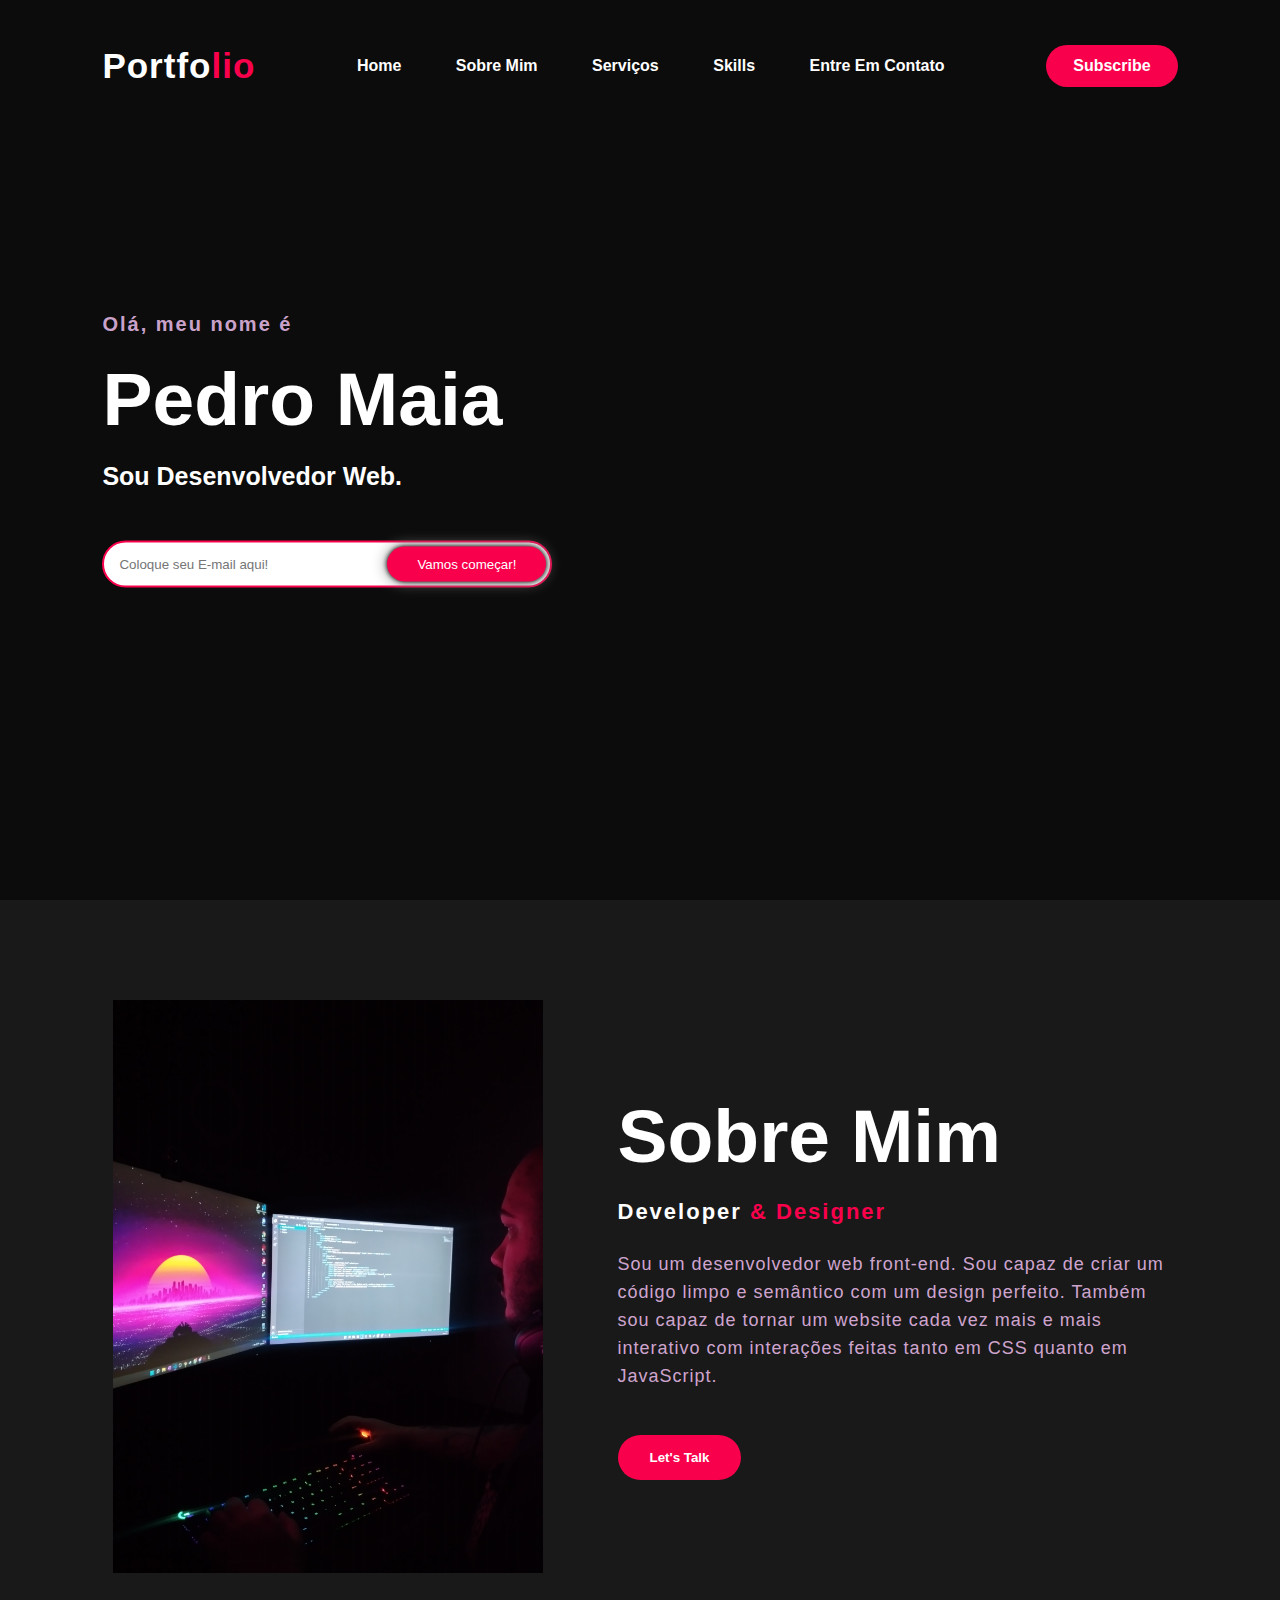
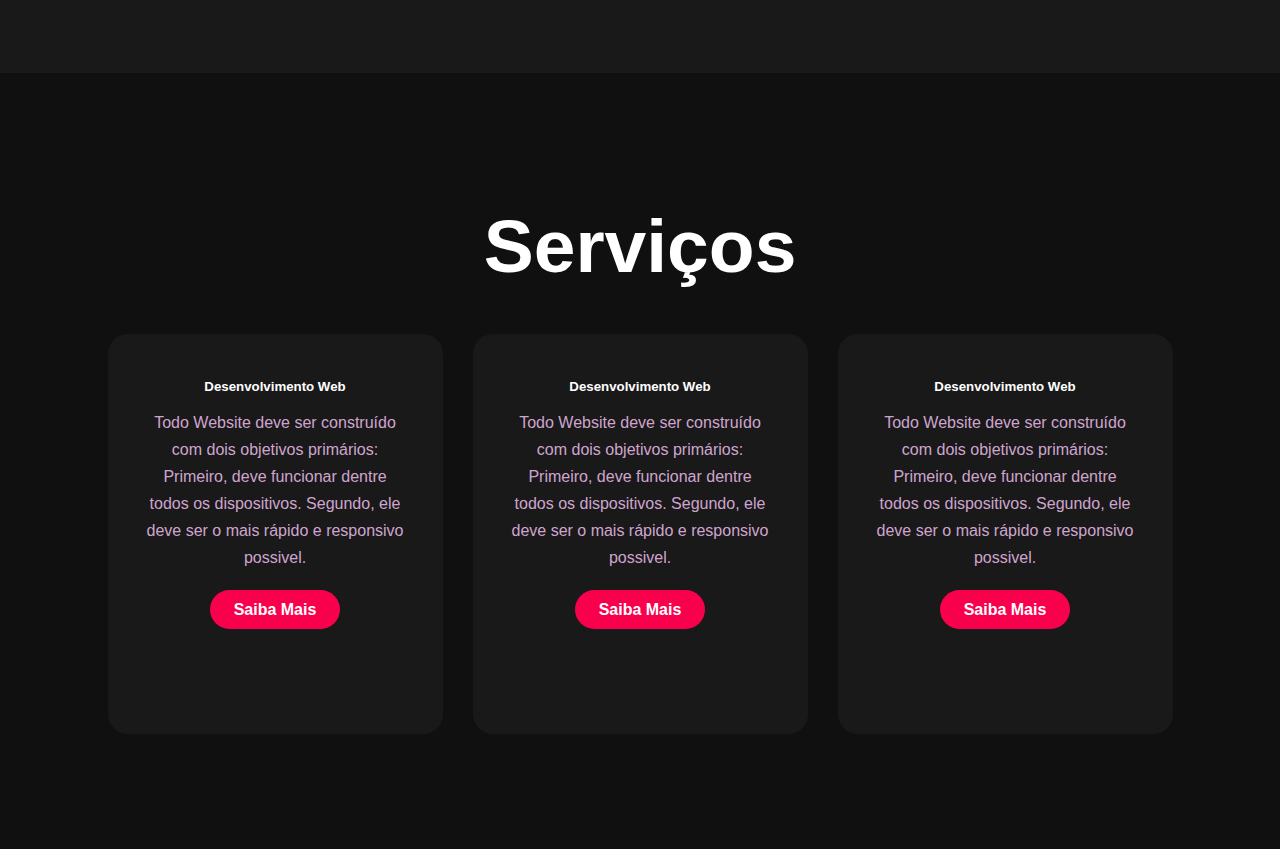
==== index.html @ b83e6ee1 "Conclusão da parte de serviços" ====
<!DOCTYPE html>
<html lang="en">
<head>
    <meta charset="UTF-8">
    <meta http-equiv="X-UA-Compatible" content="IE=edge">
    <meta name="viewport" content="width=device-width, initial-scale=1.0">
    <title>Portfolio Website</title>
    <link rel="stylesheet" href="https://cdnjs.cloudflare.com/ajax/libs/font-awesome/5.7.1/css/all.min.css" integrity="sha512-3M00D/rn8n+2ZVXBO9Hib0GKNpkm8MSUU/e2VNthDyBYxKWG+BftNYYcuEjXlyrSO637tidzMBXfE7sQm0INUg==" crossorigin="anonymous" referrerpolicy="no-referrer" />
    <link rel="preconnect" href="https://fonts.googleapis.com">
    <link rel="preconnect" href="https://fonts.gstatic.com" crossorigin>
    <link href="https://fonts.googleapis.com/css2?family=Kaushan+Script&display=swap" rel="stylesheet">
    <link rel="stylesheet" href="./css/style.css">
</head>
<body>
    <div class="hero">
        <header>
            <nav>
                <h2 class="logo">Portfo<span>lio</span></h2>
                <ul>
                    <li><a href="#">Home</a></li>
                    <li><a href="#">Sobre mim</a></li>
                    <li><a href="#">Serviços</a></li>
                    <li><a href="#">Skills</a></li>
                    <li><a href="#">Entre em contato</a></li>
                </ul>
                <a href="" class="btn">Subscribe</a>
            </nav>
            <div class="content">
                <h4>Olá, meu nome é</h4>
                <h1>Pedro Maia</h1>
                <h3>Sou Desenvolvedor Web.</h3>
                <div class="newslatter">
                    <form>
                        <input type="email" name="email" id="mail" placeholder="Coloque seu E-mail aqui!">
                        <input type="submit" name="submit" value="Vamos começar!">
                    </form>
                </div>
            </div>
        </header>
    </div>
    <main>
        <section class="about">
            <div class="main">
                <img src="./images/perfil-linkedin-full.jpg" ><!--Imagem Provisória!-->
                <div class="about-text">
                    <h2>Sobre Mim</h2>
                    <h5>Developer <span>& Designer</span></h5>
                    <p>Sou um desenvolvedor web front-end. Sou capaz de criar um código limpo e semântico com um design perfeito. Também sou capaz de tornar um website cada vez mais e mais interativo com interações feitas tanto em CSS quanto em JavaScript.</p>
                    <button type="button"> Let's Talk </button>
                </div>
            </div>
        </section>
        <div class="service">
            <div class="title">
                <h2>Serviços</h2>
            </div>
            <div class="box">
                <div class="card">
                    <i class="fas fa-bars"></i>
                    <h5>Desenvolvimento Web</h5>
                    <div class="pra">
                        <p>Todo Website deve ser construído com dois objetivos primários: Primeiro, deve funcionar dentre todos os dispositivos. Segundo, ele deve ser o mais rápido e responsivo possivel.</p>
                        <p style="text-align: center;">
                            <a href="#" class="button">Saiba Mais</a>
                        </p>
                    </div>
                </div>
                <div class="card">
                    <i class="fas fa-user"></i>
                    <h5>Desenvolvimento Web</h5>
                    <div class="pra">
                        <p>Todo Website deve ser construído com dois objetivos primários: Primeiro, deve funcionar dentre todos os dispositivos. Segundo, ele deve ser o mais rápido e responsivo possivel.</p>
                        <p style="text-align: center;">
                            <a href="#" class="button">Saiba Mais</a>
                        </p>
                    </div>
                </div>
                <div class="card">
                    <i class="fas fa-bell"></i>
                    <h5>Desenvolvimento Web</h5>
                    <div class="pra">
                        <p>Todo Website deve ser construído com dois objetivos primários: Primeiro, deve funcionar dentre todos os dispositivos. Segundo, ele deve ser o mais rápido e responsivo possivel.</p>
                        <p style="text-align: center;">
                            <a href="#" class="button">Saiba Mais</a>
                        </p>
                    </div>
                </div>
            </div>
        </div>
    </main>
</body>
</html>
---- css/style.css ----
@charset "UTF-8";

/*
Paleta de cores:
#f9004d
#FFF
#fcfc
#191919
*/

* {
    padding: 0;
    margin: 0;
    font-family: 'Josefin Sans', sans-serif;
    box-sizing: border-box;
}

.hero {
    height: 100vh;
    width: 100%;
    background-color: #0c0c0c; /*Futuramente entrará uma imagem de fundo!*/
}

nav {
    display: flex;
    align-items: center;
    justify-content: space-between;
    padding-top: 45px;
    padding-left: 8%;
    padding-right: 8%;
}

.logo {
    color: white;
    font-size: 35px;
    letter-spacing: 1px;
    cursor: pointer;
}

span {
    color: #f9004d;
}

nav ul li {
    list-style-type: none;
    display: inline-block;
    padding: 10px 25px;
}

nav ul li a {
    color: white;
    text-decoration: none;
    font-weight: bold;
    text-transform: capitalize;
}

nav ul li a:hover {
    color: #f9004d;
    transition: .4s;
}

.btn {
    background-color: #f9004d;
    color: white;
    text-decoration: none;
    border: 2px solid transparent;
    font-weight: bold;
    padding: 10px 25px;
    border-radius: 30px;
    transition: transform .4s;
}

.btn:hover {
    transform:scale(1.2)
}

.content {
    position: absolute;
    top: 50%;
    left: 8%;
    transform: translateY(-50%);
}

h4 {
    color: #fcfc; 
    letter-spacing: 2px;
    font-size: 20px;  
}

h1 {
    color: white;
    margin: 20px 0px 20px;
    font-size: 75px;
}

h3 {
    color: white;
    font-size: 25px;
    margin-bottom: 50px;
}

.newslatter form {
    width: 450px;
    max-width: 100%;
    position: relative;
}

.newslatter form input:first-child {
    display: inline-block;
    width: 100%;
    padding: 14px 130px 14px 15px;
    border: 2px solid #f9004d;
    outline: none;
    border-radius: 30px;
}

.newslatter form input:last-child {
    position: absolute;
    display: inline-block;
    outline: none;
    border: none;
    padding: 10px 30px;
    border-radius: 30px;
    background-color: #f9004d;
    color: white;
    box-shadow: 0px 0px 5px black, 0px 0px 15px #858585;
    top: 6px;
    right: 6px;
}

.about {
    width: 100%;
    padding: 100px 0px;
    background-color: #191919;
}

.about img {
    height: auto;
    width: 430px;
}

.about-text {
    width: 550px;
}

.main {
    width: 1130px;
    max-width: 95%;
    margin: 0 auto;
    display: flex;
    align-items: center;
    justify-content: space-around;
}

.about-text h2 {
   color: white;
   font-size: 75px;
   text-transform: capitalize;
   margin-bottom: 20px;
}

.about-text h5 {
    color: white;
    letter-spacing: 2px;
    font-size: 22px;
    margin-bottom: 25px;
    text-transform: capitalize;
} 

.about-text p {
    color: #fcfc;
    letter-spacing: 1px;
    line-height: 28px;
    font-size: 18px;
    margin-bottom: 45px;
}

button {
    background-color: #f9004d;
    color: white;
    text-decoration: none;
    border: 2px solid transparent;
    font-weight: bold;
    padding: 13px 30px;
    border-radius: 30px;
    transition: .4s;
}

button:hover {
    background-color: transparent;
    border: 2px solid #f9004d;
    cursor: pointer;
}

.service {
    background: #101010;
    width: 100%;
    padding: 100px 0px;
}

.title h2 {
    color: white;
    font-size: 75px;
    width: 1130px;
    margin: 30px auto;
    text-align: center;
}

.box {
    display: flex;
    justify-content: center;
    align-items: center;
    min-height: 400px;
}

.card {
    height: 400px;
    width: 335px;
    padding: 20px 35px;
    background: #191919;
    border-radius: 20px;
    margin: 15px;
    position: relative;
    overflow: hidden;
    text-align: center;
}

.card i {
    font-size: 50px;
    display: block;
    text-align: center;
    margin: 25px 0px;
    color: #f9004d;
}

h5 {
    color: white;
    font: 23px;
    margin-bottom: 15px;
}

.pra p {
    color: #fcfc;
    font-size: 16px;
    line-height: 27px;
    margin-bottom: 25px;
}

.card .button {
    background-color: #f9004d;
    color: white;
    text-decoration: none;
    border: 2px solid transparent;
    font-weight: bold;
    padding: 9px 22px;
    border-radius: 30px;
    transition: .4s;
}

.card .button:hover {
    background-color: transparent;
    border: 2px solid #f9004d;
    cursor: pointer;
}
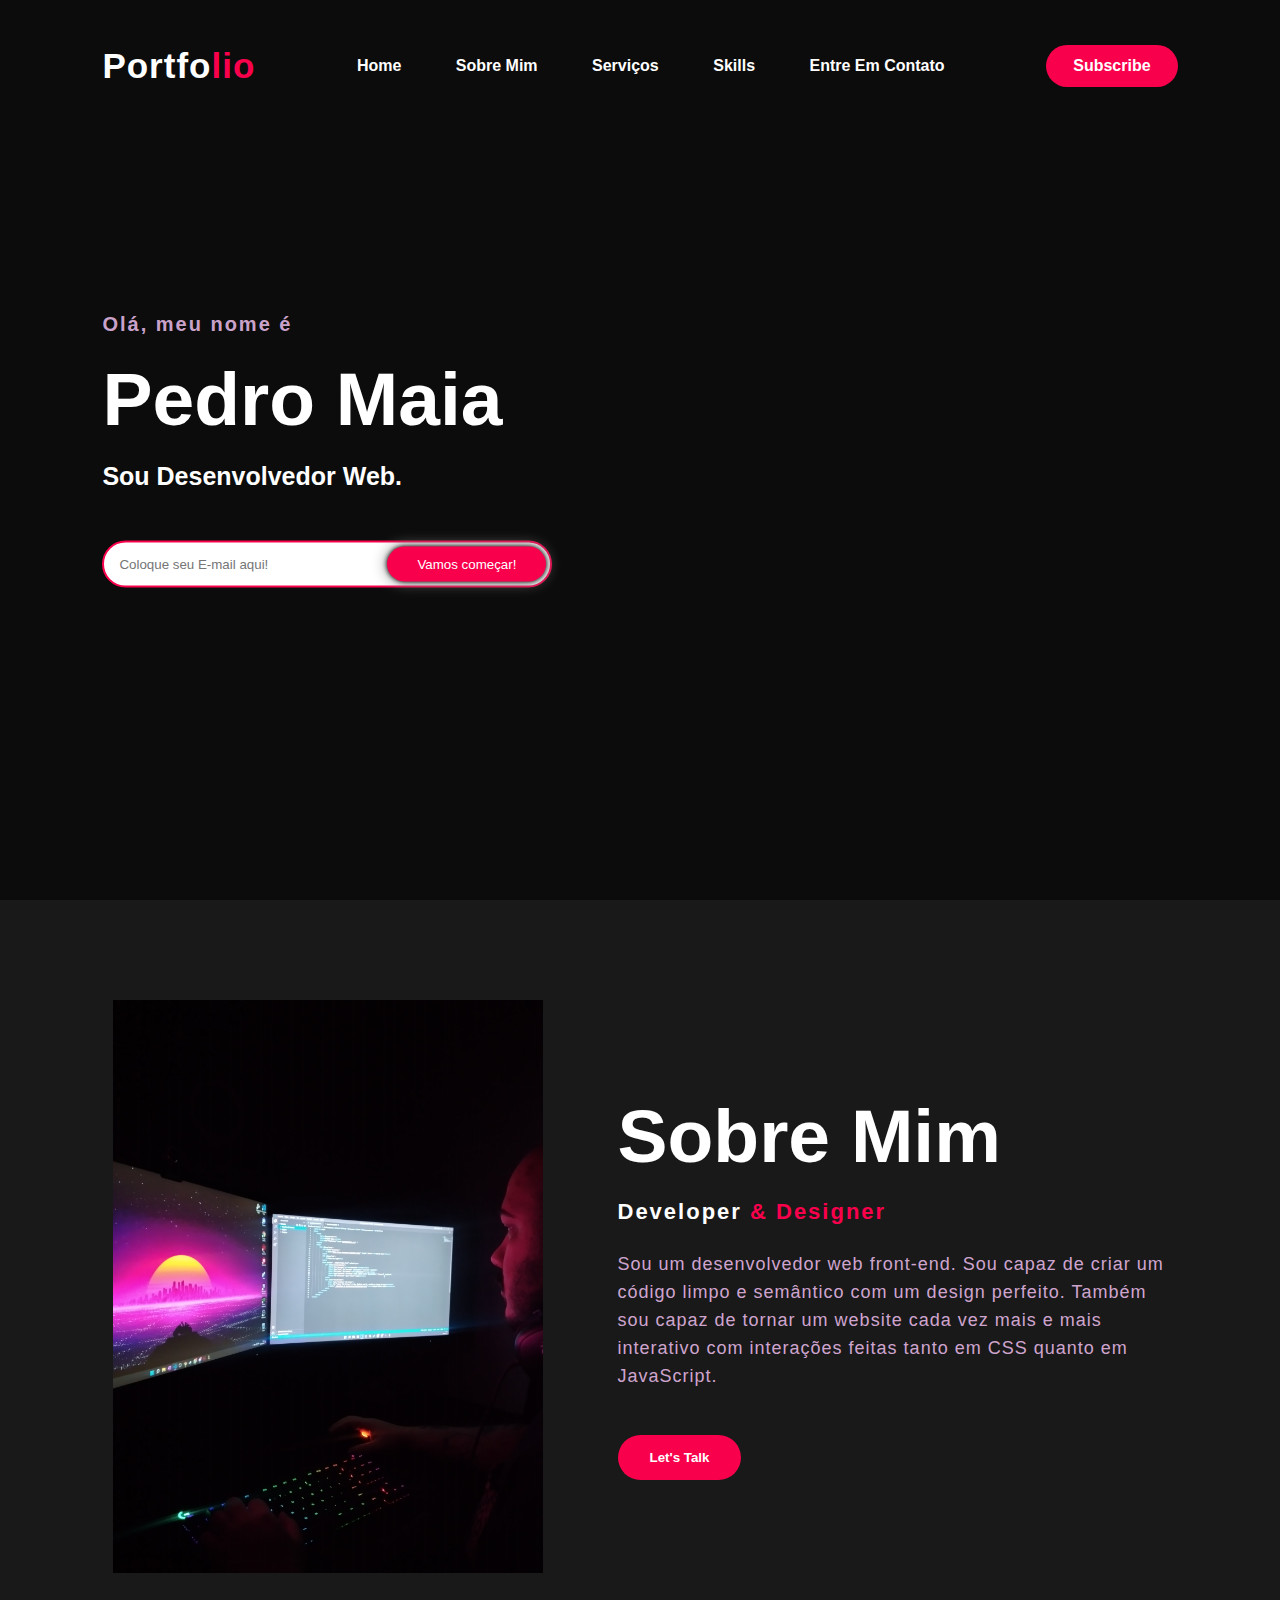
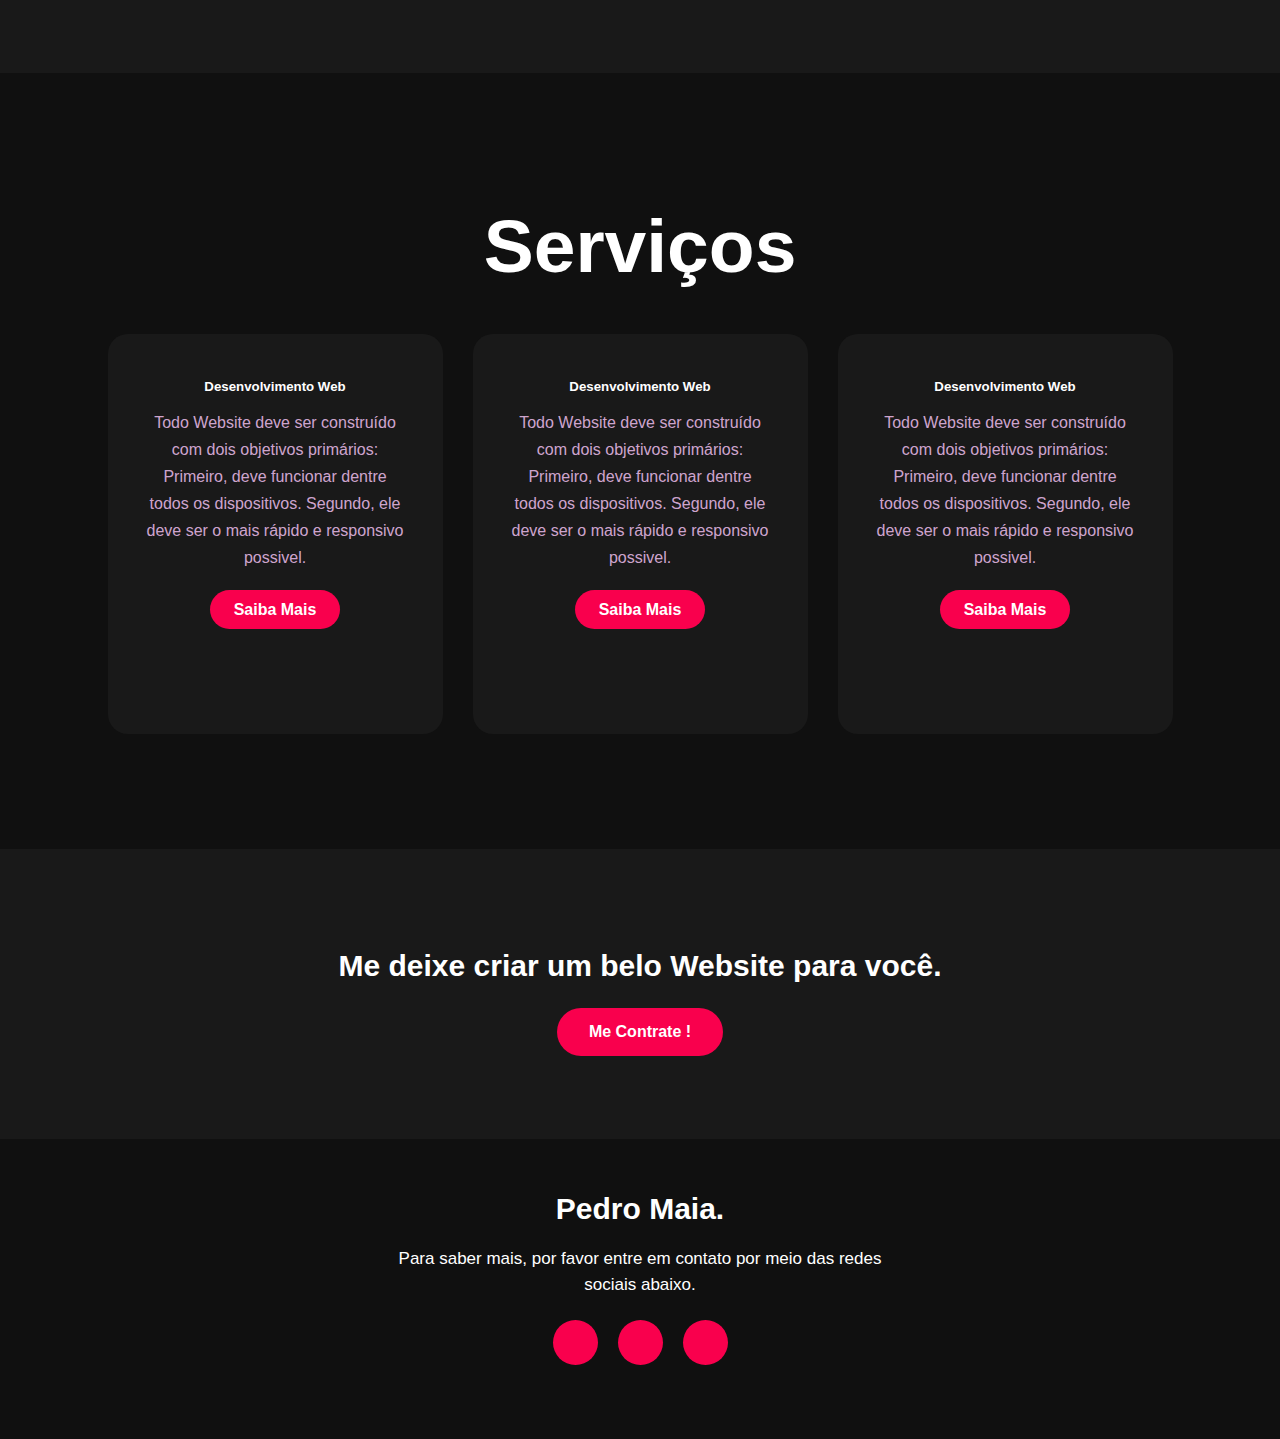
==== commit 0a5cb23e: "atualizção de layout" ====
--- a/index.html
+++ b/index.html
@@ -87,6 +87,19 @@
                 </div>
             </div>
         </div>
+        <div class="contact-me">
+            <p>Me deixe criar um belo Website para você.</p>
+            <a href="#" class="button-two">Me Contrate !</a>
+        </div>
     </main>
+    <footer>
+        <p>Pedro Maia.</p>
+        <p>Para saber mais, por favor entre em contato por meio das redes sociais abaixo.</p>
+        <div class="social">
+            <a href="https://github.com/droLz1n" target="_blank"><i class="fab fa-github"></i></a>
+            <a href="https://www.instagram.com/maia_pdr/" target="_blank"><i class="fab fa-instagram"></i></a>
+            <a href="https://www.linkedin.com/in/pedro-maia-33a563250/" target="_blank"><i class="fab fa-linkedin"></i></a>
+        </div>
+    </footer>
 </body>
 </html>--- a/css/style.css
+++ b/css/style.css
@@ -261,4 +261,87 @@
     background-color: transparent;
     border: 2px solid #f9004d;
     cursor: pointer;
+}
+
+.contact-me {
+    width: 100%;
+    height: 290px;
+    background-color: #191919;
+    display: flex;
+    align-items: center;
+    flex-direction: column;
+}
+
+.contact-me p {
+    color: white;
+    font-size: 30px;
+    font-weight: bold;
+    margin-top: 100px;
+    margin-bottom: 25px;
+}
+
+.contact-me .button-two {
+    background-color: #f9004d;
+    color: white;
+    text-decoration: none;
+    border: 2px solid transparent;
+    font-weight: bold;
+    padding: 13px 30px;
+    border-radius: 30px;
+    transition: .4s;
+}
+
+.contact-me .button-two:hover {
+    background-color: transparent;
+    border: 2px solid #f9004d;
+    cursor: pointer;
+}
+
+footer {
+    position: relative;
+    width: 100%;
+    height: 300px;
+    background-color: #101010;
+    display: flex;
+    flex-direction: column;
+    align-items: center;
+    justify-content: center;
+}
+
+footer p:nth-child(1) {
+    font-size: 30px;
+    color: white;
+    margin-bottom: 20px;
+    font-weight: bold;
+}
+
+footer p:nth-child(2) {
+    color: white;
+    font-size: 17px;
+    width: 500px;
+    text-align: center;
+    line-height: 26px;
+}
+
+.social {
+    display: flex;
+}
+
+.social a {
+    width: 45px;
+    height: 45px;
+    display: flex;
+    align-items: center;
+    justify-content: center;
+    background: #f9004d;
+    border-radius: 50%;
+    margin: 22px 10px;
+    color: white;
+    text-decoration: none;
+    font-size: 20px;
+}
+
+.social a:hover {
+    transform: scale(1.3);
+    transition: .3s;
 }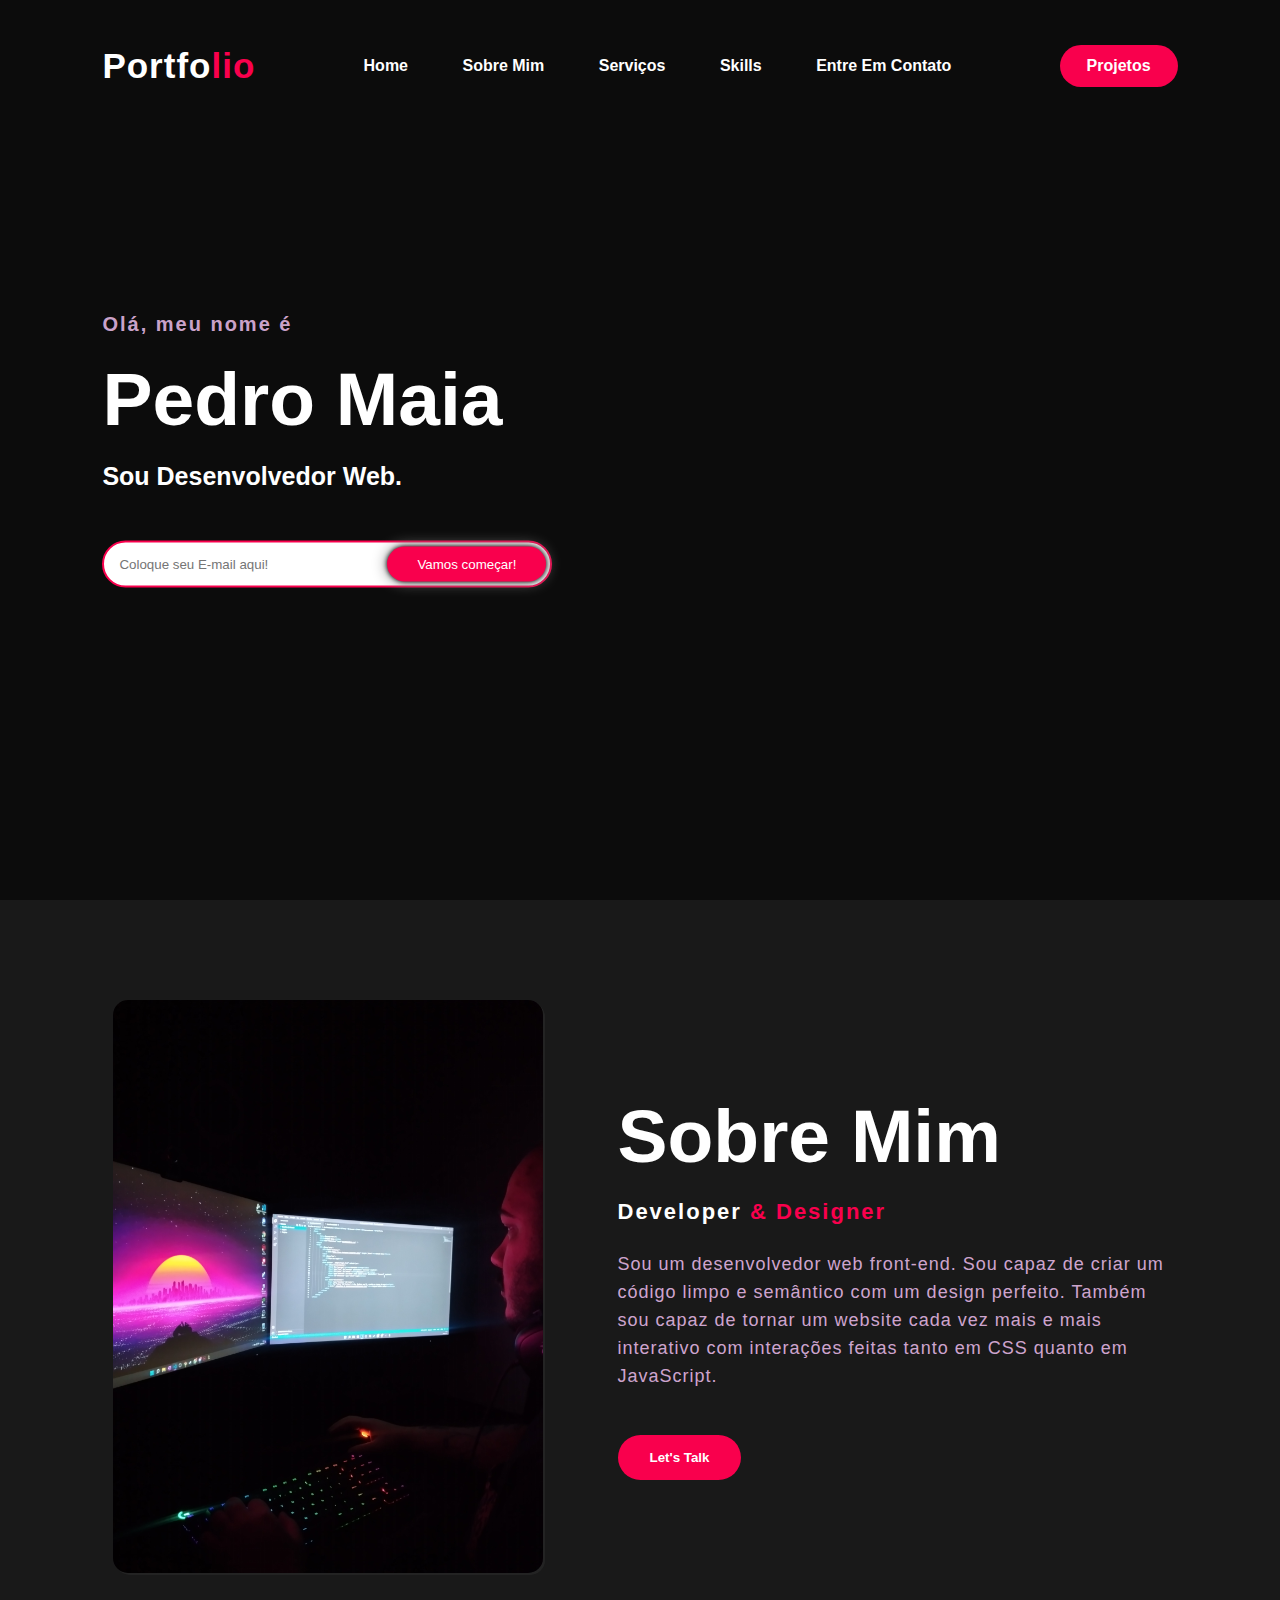
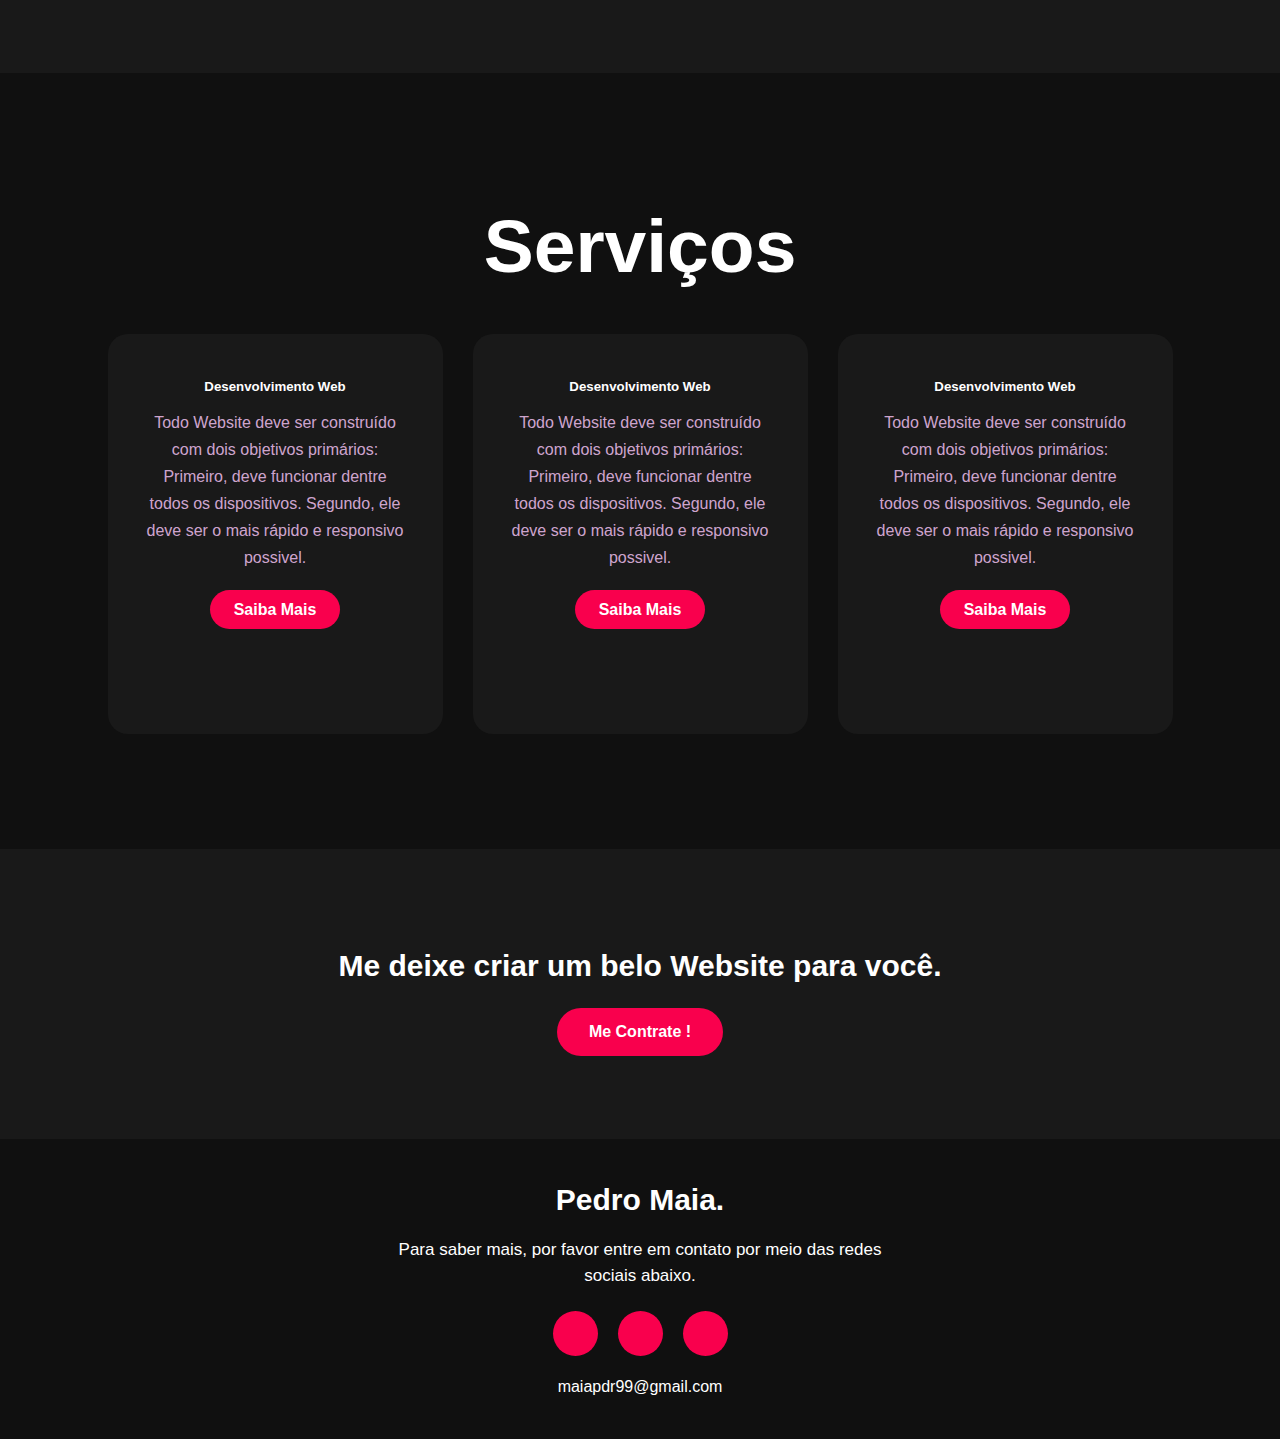
==== commit 18746207: "campo de email" ====
--- a/index.html
+++ b/index.html
@@ -23,7 +23,7 @@
                     <li><a href="#">Skills</a></li>
                     <li><a href="#">Entre em contato</a></li>
                 </ul>
-                <a href="" class="btn">Subscribe</a>
+                <a href="" class="btn">Projetos</a>
             </nav>
             <div class="content">
                 <h4>Olá, meu nome é</h4>
@@ -100,6 +100,7 @@
             <a href="https://www.instagram.com/maia_pdr/" target="_blank"><i class="fab fa-instagram"></i></a>
             <a href="https://www.linkedin.com/in/pedro-maia-33a563250/" target="_blank"><i class="fab fa-linkedin"></i></a>
         </div>
+        <p id="email"><i class="fa fa-envelope"></i>maiapdr99@gmail.com</p>
     </footer>
 </body>
 </html>--- a/css/style.css
+++ b/css/style.css
@@ -137,6 +137,8 @@
 .about img {
     height: auto;
     width: 430px;
+    border-radius: 15px;
+    box-shadow: 2px 2px rgba(255, 255, 255, 0.048);
 }
 
 .about-text {
@@ -344,4 +346,8 @@
 .social a:hover {
     transform: scale(1.3);
     transition: .3s;
+}
+
+#email {
+    color: white;
 }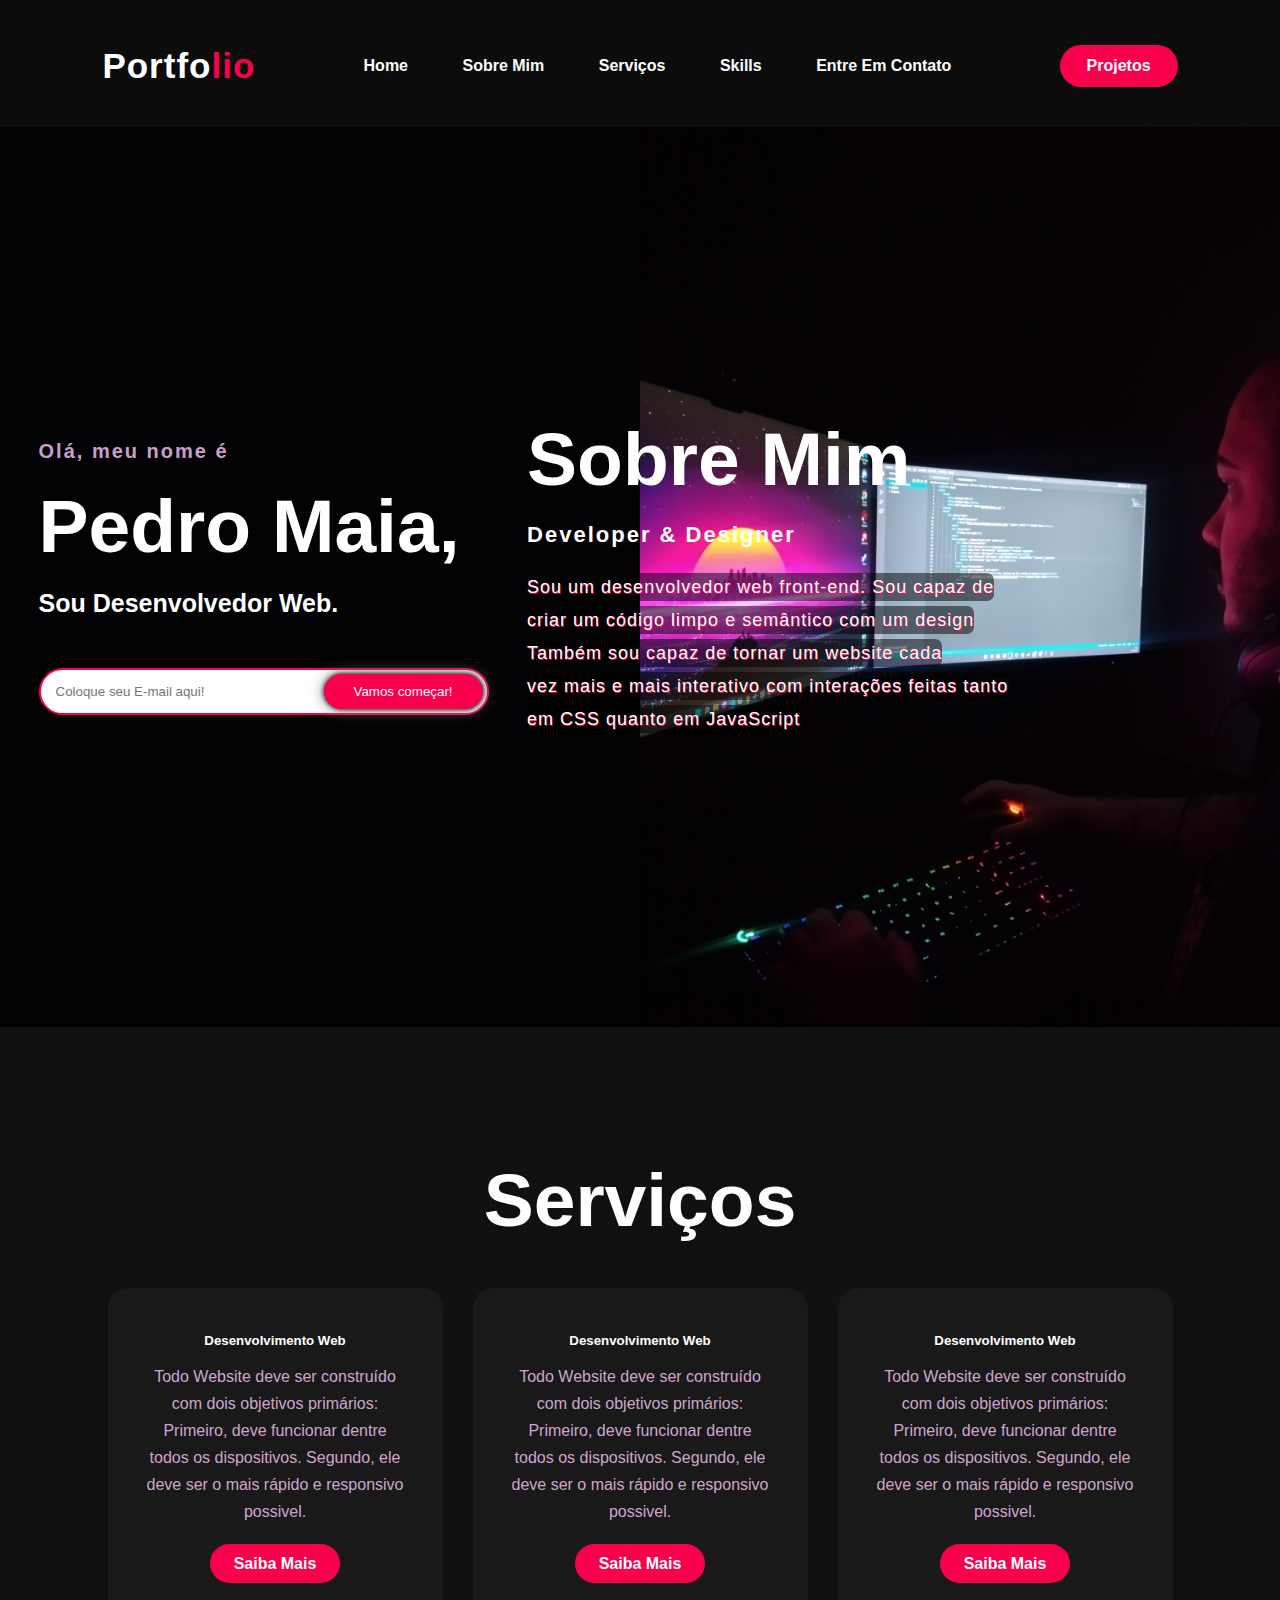
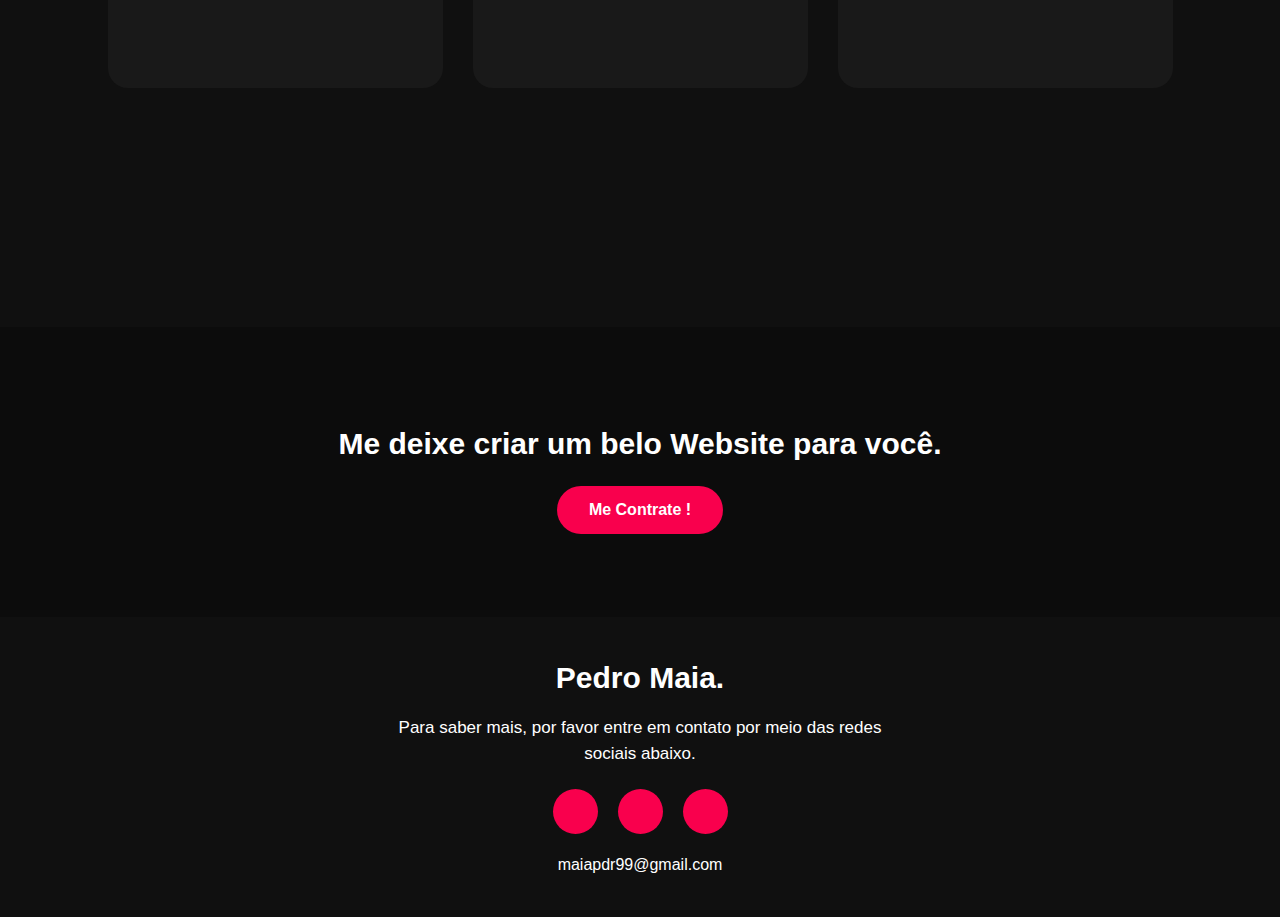
==== commit 9baf8983: "mudanças no layout" ====
--- a/index.html
+++ b/index.html
@@ -18,39 +18,46 @@
                 <h2 class="logo">Portfo<span>lio</span></h2>
                 <ul>
                     <li><a href="#">Home</a></li>
-                    <li><a href="#">Sobre mim</a></li>
-                    <li><a href="#">Serviços</a></li>
+                    <li><a href="#about">Sobre mim</a></li>
+                    <li><a href="#service">Serviços</a></li>
                     <li><a href="#">Skills</a></li>
-                    <li><a href="#">Entre em contato</a></li>
+                    <li><a href="#footer">Entre em contato</a></li>
                 </ul>
                 <a href="" class="btn">Projetos</a>
             </nav>
-            <div class="content">
-                <h4>Olá, meu nome é</h4>
-                <h1>Pedro Maia</h1>
-                <h3>Sou Desenvolvedor Web.</h3>
-                <div class="newslatter">
-                    <form>
-                        <input type="email" name="email" id="mail" placeholder="Coloque seu E-mail aqui!">
-                        <input type="submit" name="submit" value="Vamos começar!">
-                    </form>
-                </div>
-            </div>
         </header>
     </div>
     <main>
-        <section class="about">
-            <div class="main">
-                <img src="./images/perfil-linkedin-full.jpg" ><!--Imagem Provisória!-->
-                <div class="about-text">
-                    <h2>Sobre Mim</h2>
-                    <h5>Developer <span>& Designer</span></h5>
-                    <p>Sou um desenvolvedor web front-end. Sou capaz de criar um código limpo e semântico com um design perfeito. Também sou capaz de tornar um website cada vez mais e mais interativo com interações feitas tanto em CSS quanto em JavaScript.</p>
-                    <button type="button"> Let's Talk </button>
+        <section class="home">
+            <div class="content">
+                <div class="center">
+                    <h4>Olá, meu nome é</h4>
+                    <h1>Pedro Maia,</h1>
+                    <h3>Sou Desenvolvedor Web.</h3>
+                    <div class="newslatter">
+                        <form>
+                            <input type="email" name="email" id="mail" placeholder="Coloque seu E-mail aqui!">
+                            <input type="submit" name="submit" value="Vamos começar!" disabled>
+                        </form>
+                    </div>
                 </div>
             </div>
+            <div class="about" id="about">
+                    <div class="center__about">
+                        <!-- <img src="./images/perfil-linkedin-full.jpg"> -->
+                        <div class="about-text">
+                            <h2>Sobre Mim</h2>
+                            <h5>Developer & Designer</h5>
+                            <p>Sou um desenvolvedor web front-end. Sou capaz de</p>
+                            <p>criar um código limpo e semântico com um design</p>
+                            <p>Também sou capaz de tornar um website cada</p>
+                            <p>vez mais e mais interativo com interações feitas tanto</p>
+                            <p>em CSS quanto em JavaScript</p>
+                        </div>
+                    </div>
+            </div>
         </section>
-        <div class="service">
+        <div class="service" id="service">
             <div class="title">
                 <h2>Serviços</h2>
             </div>
@@ -92,7 +99,7 @@
             <a href="#" class="button-two">Me Contrate !</a>
         </div>
     </main>
-    <footer>
+    <footer id="footer">
         <p>Pedro Maia.</p>
         <p>Para saber mais, por favor entre em contato por meio das redes sociais abaixo.</p>
         <div class="social">
--- a/css/style.css
+++ b/css/style.css
@@ -16,8 +16,8 @@
 }
 
 .hero {
-    height: 100vh;
-    width: 100%;
+    width: 100%;
+    padding-bottom: 40px;
     background-color: #0c0c0c; /*Futuramente entrará uma imagem de fundo!*/
 }
 
@@ -74,11 +74,18 @@
     transform:scale(1.2)
 }
 
+.home {
+    display: flex;
+    background: #020204 url("../images/perfil-linkedin-full.jpg") no-repeat right bottom;
+    background-size: 50% 100%;
+}
+
 .content {
-    position: absolute;
-    top: 50%;
-    left: 8%;
-    transform: translateY(-50%);
+    flex: 0.70;
+    height: 100vh;
+    display: flex;
+    align-items: center;
+    justify-content: center;
 }
 
 h4 {
@@ -129,29 +136,27 @@
 }
 
 .about {
-    width: 100%;
-    padding: 100px 0px;
-    background-color: #191919;
+    flex: 1;
+    height: 100vh;
+    display: flex;
+    align-items: center;
+}
+
+.center__about{
+    display: flex;
+    gap: 5%;
+    align-items: center;
 }
 
 .about img {
     height: auto;
-    width: 430px;
+    width: 500px;
     border-radius: 15px;
-    box-shadow: 2px 2px rgba(255, 255, 255, 0.048);
+    box-shadow: 2px 1px 5px 4px rgba(19, 19, 19, 0.90);
 }
 
 .about-text {
-    width: 550px;
-}
-
-.main {
-    width: 1130px;
-    max-width: 95%;
-    margin: 0 auto;
-    display: flex;
-    align-items: center;
-    justify-content: space-around;
+    width: 500px;
 }
 
 .about-text h2 {
@@ -170,11 +175,16 @@
 } 
 
 .about-text p {
-    color: #fcfc;
+    display: inline-block;
+    background-color: rgba(0, 0, 0, 0.5);
+    color: white;
     letter-spacing: 1px;
     line-height: 28px;
     font-size: 18px;
-    margin-bottom: 45px;
+    font-weight: 500;
+    margin-bottom: 5px;
+    border-radius: 7px;
+    text-shadow: 0.5px 0.5px #f9004d;
 }
 
 button {
@@ -197,6 +207,7 @@
 .service {
     background: #101010;
     width: 100%;
+    height: 100vh;
     padding: 100px 0px;
 }
 
@@ -268,7 +279,7 @@
 .contact-me {
     width: 100%;
     height: 290px;
-    background-color: #191919;
+    background-color: #0c0c0c;
     display: flex;
     align-items: center;
     flex-direction: column;
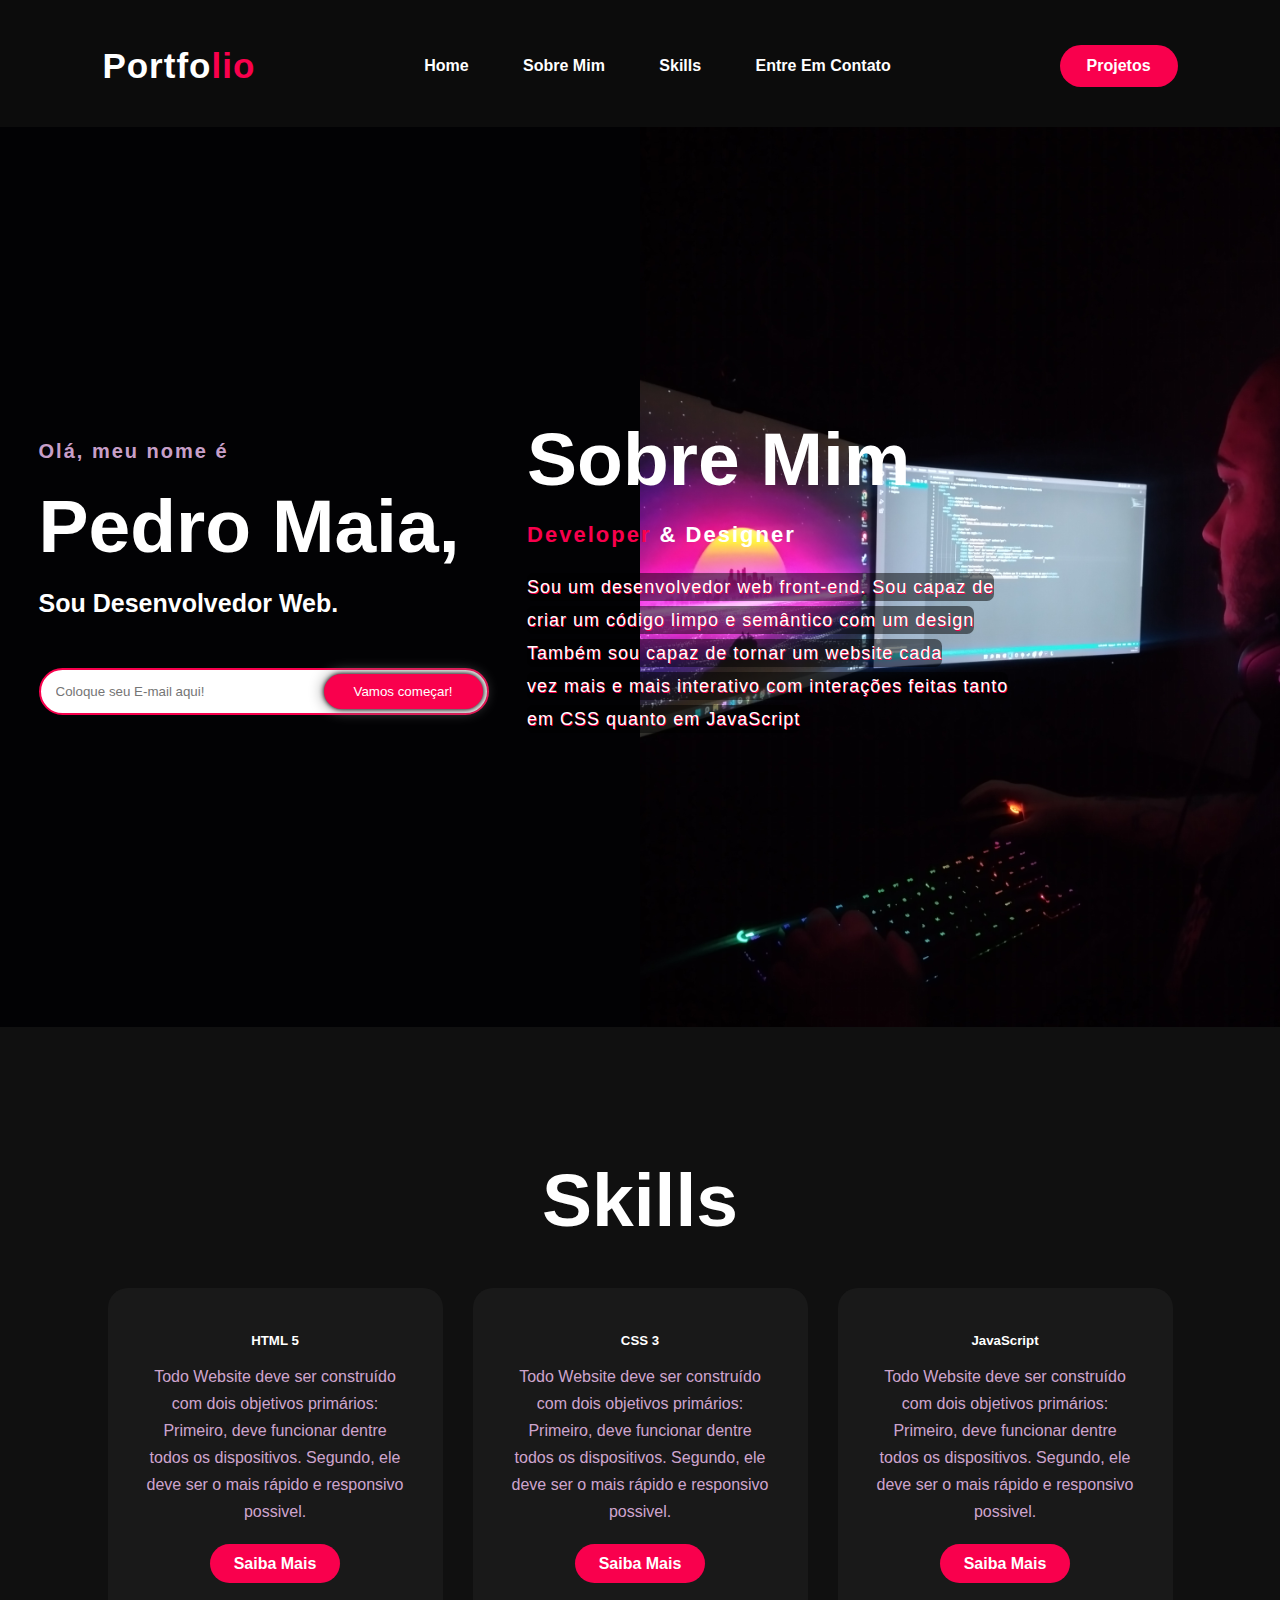
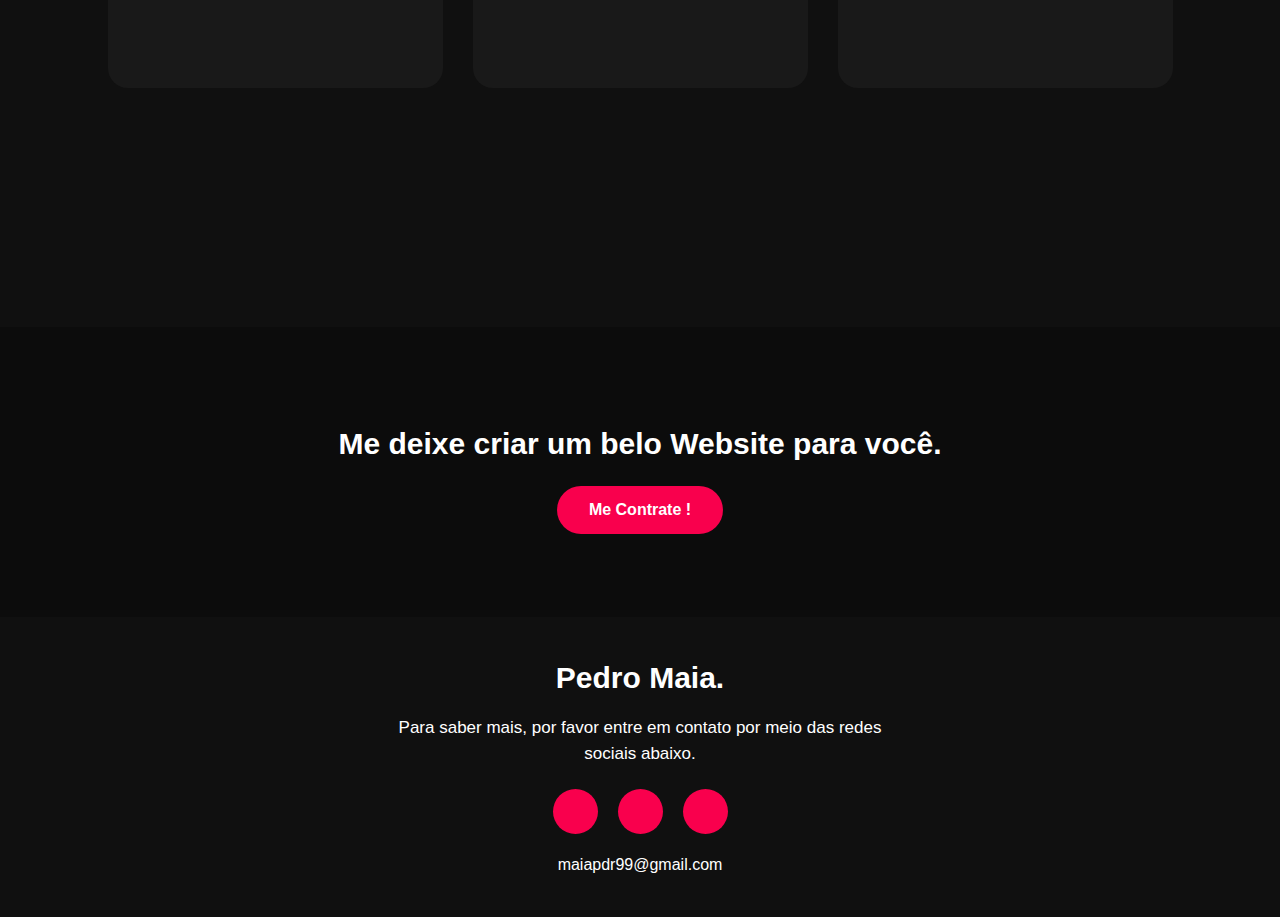
==== commit cbbf2b6c: "new icons" ====
--- a/index.html
+++ b/index.html
@@ -19,7 +19,6 @@
                 <ul>
                     <li><a href="#">Home</a></li>
                     <li><a href="#about">Sobre mim</a></li>
-                    <li><a href="#service">Serviços</a></li>
                     <li><a href="#">Skills</a></li>
                     <li><a href="#footer">Entre em contato</a></li>
                 </ul>
@@ -47,7 +46,7 @@
                         <!-- <img src="./images/perfil-linkedin-full.jpg"> -->
                         <div class="about-text">
                             <h2>Sobre Mim</h2>
-                            <h5>Developer & Designer</h5>
+                            <h5><span>Developer</span> & Designer</h5>
                             <p>Sou um desenvolvedor web front-end. Sou capaz de</p>
                             <p>criar um código limpo e semântico com um design</p>
                             <p>Também sou capaz de tornar um website cada</p>
@@ -59,12 +58,12 @@
         </section>
         <div class="service" id="service">
             <div class="title">
-                <h2>Serviços</h2>
+                <h2>Skills</h2>
             </div>
             <div class="box">
                 <div class="card">
-                    <i class="fas fa-bars"></i>
-                    <h5>Desenvolvimento Web</h5>
+                    <i class="fab fa-html5"></i>
+                    <h5>HTML 5</h5>
                     <div class="pra">
                         <p>Todo Website deve ser construído com dois objetivos primários: Primeiro, deve funcionar dentre todos os dispositivos. Segundo, ele deve ser o mais rápido e responsivo possivel.</p>
                         <p style="text-align: center;">
@@ -73,8 +72,8 @@
                     </div>
                 </div>
                 <div class="card">
-                    <i class="fas fa-user"></i>
-                    <h5>Desenvolvimento Web</h5>
+                    <i class="fab fa-css3-alt"></i>
+                    <h5>CSS 3</h5>
                     <div class="pra">
                         <p>Todo Website deve ser construído com dois objetivos primários: Primeiro, deve funcionar dentre todos os dispositivos. Segundo, ele deve ser o mais rápido e responsivo possivel.</p>
                         <p style="text-align: center;">
@@ -83,8 +82,8 @@
                     </div>
                 </div>
                 <div class="card">
-                    <i class="fas fa-bell"></i>
-                    <h5>Desenvolvimento Web</h5>
+                    <i class="fab fa-js-square"></i>
+                    <h5>JavaScript</h5>
                     <div class="pra">
                         <p>Todo Website deve ser construído com dois objetivos primários: Primeiro, deve funcionar dentre todos os dispositivos. Segundo, ele deve ser o mais rápido e responsivo possivel.</p>
                         <p style="text-align: center;">
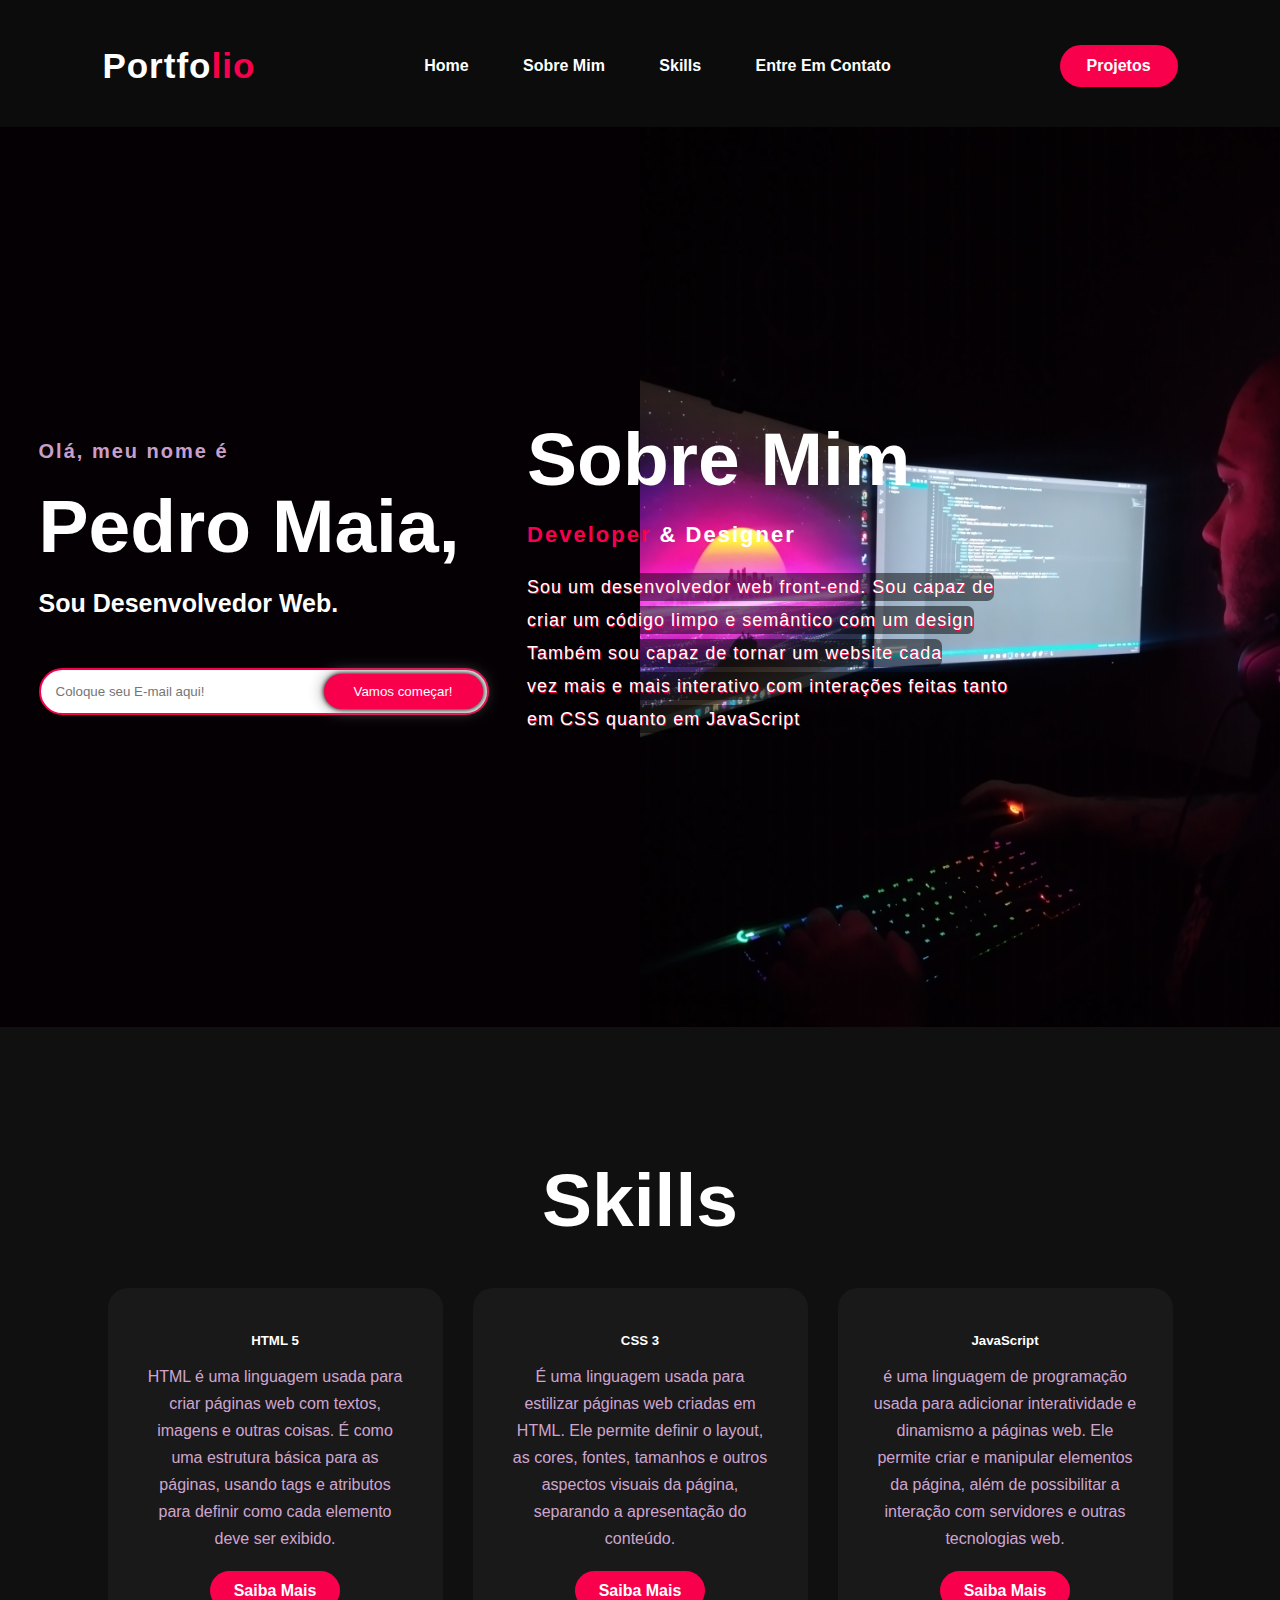
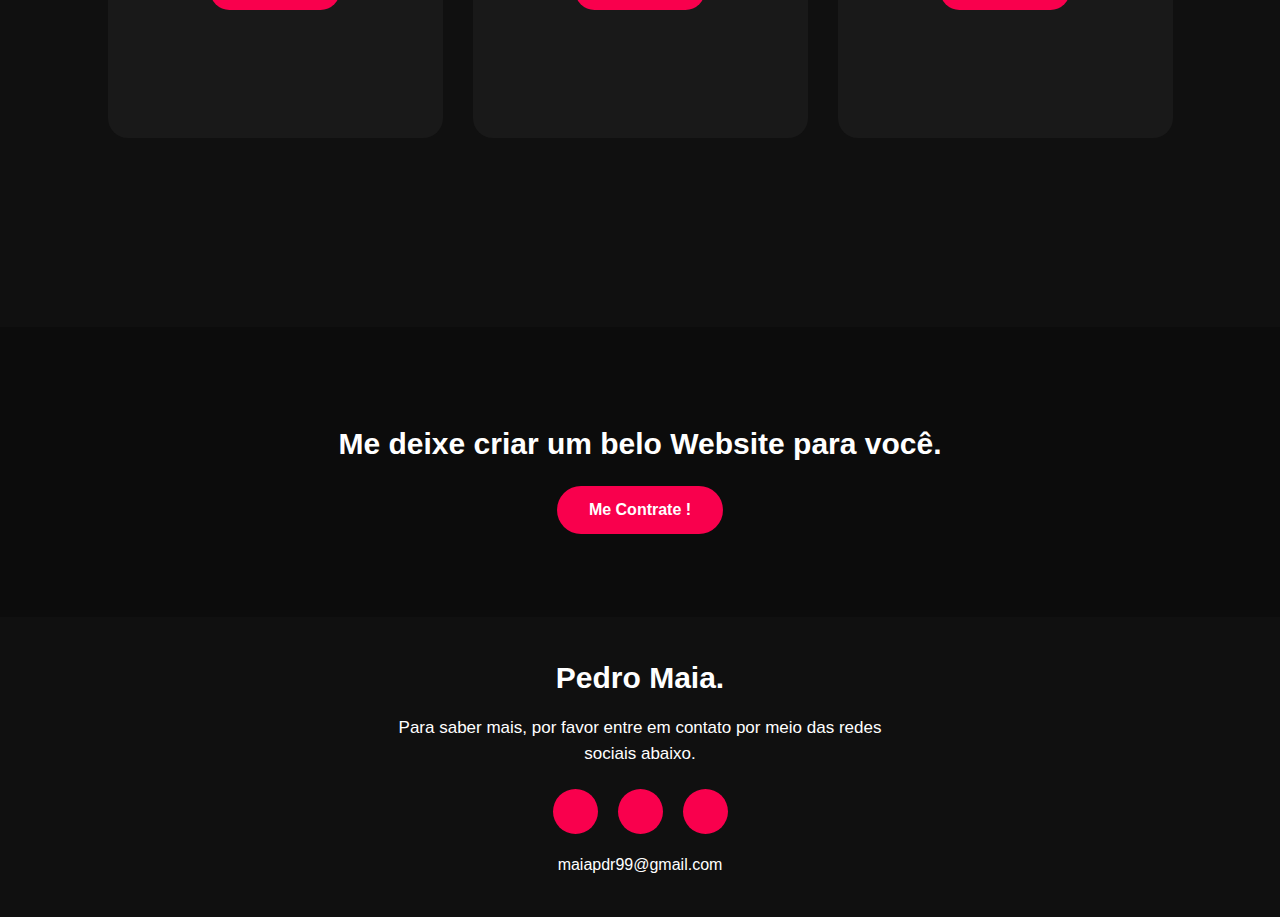
==== commit 94e3afbe: "definições alteradas" ====
--- a/index.html
+++ b/index.html
@@ -19,10 +19,10 @@
                 <ul>
                     <li><a href="#">Home</a></li>
                     <li><a href="#about">Sobre mim</a></li>
-                    <li><a href="#">Skills</a></li>
+                    <li><a href="#service">Skills</a></li>
                     <li><a href="#footer">Entre em contato</a></li>
                 </ul>
-                <a href="" class="btn">Projetos</a>
+                <a href="./pages/projetos.html" class="btn">Projetos</a>
             </nav>
         </header>
     </div>
@@ -65,9 +65,9 @@
                     <i class="fab fa-html5"></i>
                     <h5>HTML 5</h5>
                     <div class="pra">
-                        <p>Todo Website deve ser construído com dois objetivos primários: Primeiro, deve funcionar dentre todos os dispositivos. Segundo, ele deve ser o mais rápido e responsivo possivel.</p>
+                        <p>HTML é uma linguagem usada para criar páginas web com textos, imagens e outras coisas. É como uma estrutura básica para as páginas, usando tags e atributos para definir como cada elemento deve ser exibido.</p>
                         <p style="text-align: center;">
-                            <a href="#" class="button">Saiba Mais</a>
+                            <a href="https://pt.wikipedia.org/wiki/HTML5" class="button" target="_blank">Saiba Mais</a>
                         </p>
                     </div>
                 </div>
@@ -75,9 +75,9 @@
                     <i class="fab fa-css3-alt"></i>
                     <h5>CSS 3</h5>
                     <div class="pra">
-                        <p>Todo Website deve ser construído com dois objetivos primários: Primeiro, deve funcionar dentre todos os dispositivos. Segundo, ele deve ser o mais rápido e responsivo possivel.</p>
+                        <p>É uma linguagem usada para estilizar páginas web criadas em HTML. Ele permite definir o layout, as cores, fontes, tamanhos e outros aspectos visuais da página, separando a apresentação do conteúdo.</p>
                         <p style="text-align: center;">
-                            <a href="#" class="button">Saiba Mais</a>
+                            <a href="https://pt.wikipedia.org/wiki/Cascading_Style_Sheets" class="button" target="_blank">Saiba Mais</a>
                         </p>
                     </div>
                 </div>
@@ -85,9 +85,9 @@
                     <i class="fab fa-js-square"></i>
                     <h5>JavaScript</h5>
                     <div class="pra">
-                        <p>Todo Website deve ser construído com dois objetivos primários: Primeiro, deve funcionar dentre todos os dispositivos. Segundo, ele deve ser o mais rápido e responsivo possivel.</p>
+                        <p> é uma linguagem de programação usada para adicionar interatividade e dinamismo a páginas web. Ele permite criar e manipular elementos da página, além de possibilitar a interação com servidores e outras tecnologias web. </p>
                         <p style="text-align: center;">
-                            <a href="#" class="button">Saiba Mais</a>
+                            <a href="https://pt.wikipedia.org/wiki/JavaScript" class="button" target="_blank">Saiba Mais</a>
                         </p>
                     </div>
                 </div>
--- a/css/style.css
+++ b/css/style.css
@@ -76,7 +76,7 @@
 
 .home {
     display: flex;
-    background: #020204 url("../images/perfil-linkedin-full.jpg") no-repeat right bottom;
+    background: #050004 url("../images/perfil-linkedin-full.jpg") no-repeat right bottom;
     background-size: 50% 100%;
 }
 
@@ -227,7 +227,7 @@
 }
 
 .card {
-    height: 400px;
+    height: 450px;
     width: 335px;
     padding: 20px 35px;
     background: #191919;
